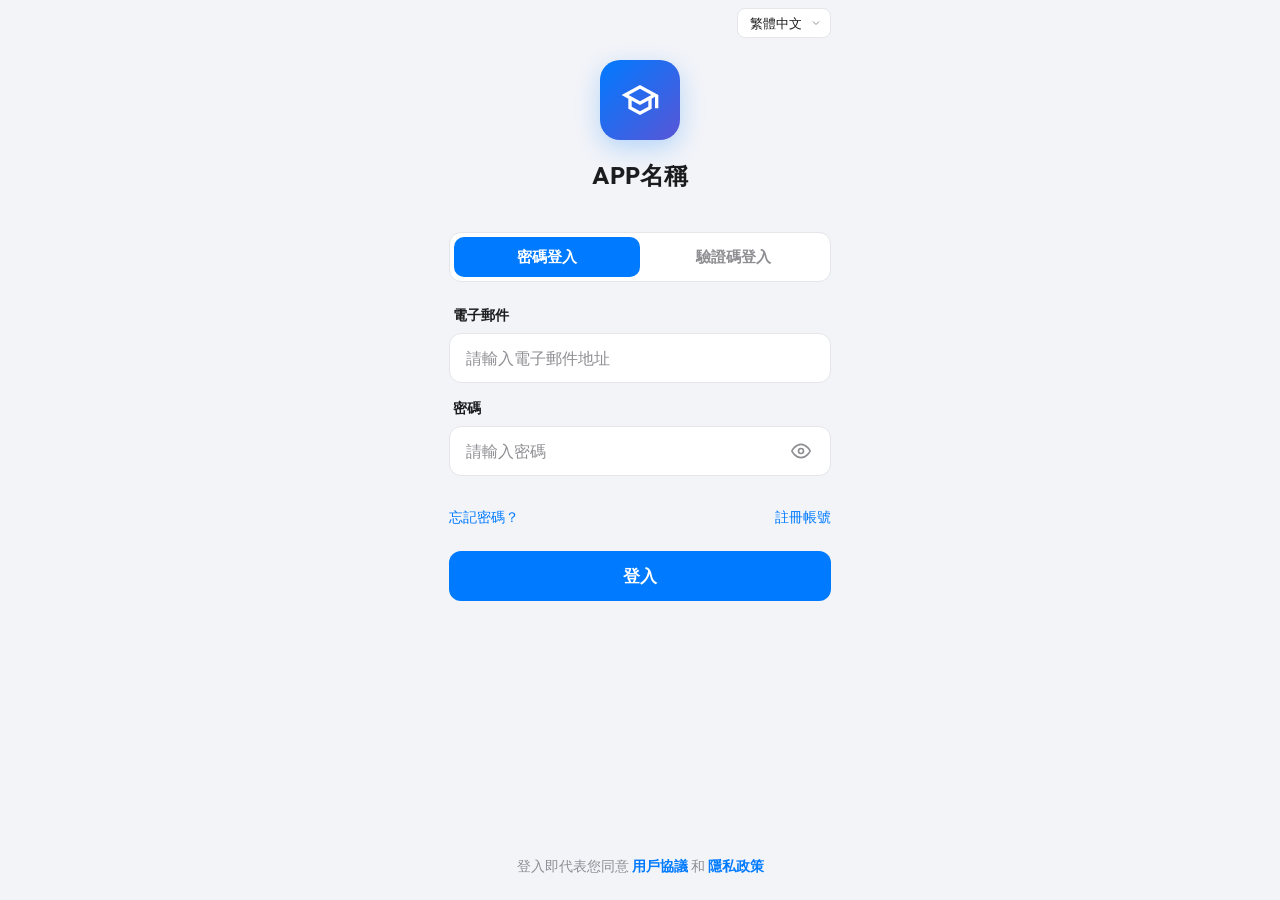
==== ios-parent-login.html @ a45cafc1 "feat: 新增入口页面及学生端/家长端登录页；移除注册身份选择步骤" ====
<!-- Generated by Trae Work -->
<!DOCTYPE html>
<html lang="zh-TW">
<head>
<meta charset="UTF-8">
<meta name="viewport" content="width=device-width, initial-scale=1.0, maximum-scale=1.0, user-scalable=no">
<title>APP名稱 - 登入</title>
<style>
  @font-face {
    font-family: 'Outfit';
    src: url('./_shared/fonts/Outfit-Regular.ttf') format('truetype');
    font-weight: 400;
    font-display: swap;
  }
  @font-face {
    font-family: 'Outfit';
    src: url('./_shared/fonts/Outfit-Bold.ttf') format('truetype');
    font-weight: 700;
    font-display: swap;
  }

  :root {
    --bg: #F2F4F8;
    --surface: #FFFFFF;
    --ink: #1C1C1E;
    --muted: #8E8E93;
    --rule: #E5E5EA;
    --accent: #007AFF;
    --accent2: #34C759;
    --danger: #FF3B30;
    --warning: #FF9500;
  }

  * {
    margin: 0;
    padding: 0;
    box-sizing: border-box;
    -webkit-tap-highlight-color: transparent;
    font-family: 'Outfit', -apple-system, BlinkMacSystemFont, 'Segoe UI', Roboto, sans-serif;
  }

  html, body {
    height: 100%;
    background: var(--bg);
    color: var(--ink);
    overflow: hidden;
  }

  .app-container {
    width: 100%;
    max-width: 430px;
    height: 100vh;
    margin: 0 auto;
    background: var(--bg);
    position: relative;
    overflow: hidden;
  }

  .page {
    position: absolute;
    top: 0;
    left: 0;
    width: 100%;
    height: 100%;
    overflow-y: auto;
    overflow-x: hidden;
    -webkit-overflow-scrolling: touch;
    background: var(--bg);
    display: none;
    flex-direction: column;
    padding: 0 24px;
  }

  .page.active {
    display: flex;
  }

  /* iOS style page transition */
  .page.slide-in-right {
    animation: slideInRight 0.35s cubic-bezier(0.32, 0.72, 0, 1) forwards;
  }
  .page.slide-out-right {
    animation: slideOutRight 0.35s cubic-bezier(0.32, 0.72, 0, 1) forwards;
  }
  .page.slide-in-left {
    animation: slideInLeft 0.35s cubic-bezier(0.32, 0.72, 0, 1) forwards;
  }
  .page.slide-out-left {
    animation: slideOutLeft 0.35s cubic-bezier(0.32, 0.72, 0, 1) forwards;
  }

  @keyframes slideInRight {
    from { transform: translateX(100%); }
    to { transform: translateX(0); }
  }
  @keyframes slideOutRight {
    from { transform: translateX(0); }
    to { transform: translateX(100%); }
  }
  @keyframes slideInLeft {
    from { transform: translateX(-40%); opacity: 0.8; }
    to { transform: translateX(0); opacity: 1; }
  }
  @keyframes slideOutLeft {
    from { transform: translateX(0); opacity: 1; }
    to { transform: translateX(-40%); opacity: 0.8; }
  }

  /* Navigation Bar */
  .nav-bar {
    display: flex;
    align-items: center;
    justify-content: center;
    height: 44px;
    position: relative;
    flex-shrink: 0;
    margin-top: env(safe-area-inset-top, 0);
  }

  .nav-bar .back-btn {
    position: absolute;
    left: 0;
    top: 50%;
    transform: translateY(-50%);
    background: none;
    border: none;
    color: var(--accent);
    font-size: 17px;
    cursor: pointer;
    display: flex;
    align-items: center;
    gap: 2px;
    padding: 4px 0;
  }

  .nav-bar .nav-title {
    font-size: 17px;
    font-weight: 600;
    color: var(--ink);
  }

  /* Language Selector */
  .lang-selector {
    position: absolute;
    top: calc(env(safe-area-inset-top, 0) + 8px);
    right: 24px;
    z-index: 10;
  }

  .lang-selector select {
    appearance: none;
    -webkit-appearance: none;
    background: var(--surface);
    border: 1px solid var(--rule);
    border-radius: 8px;
    padding: 6px 28px 6px 12px;
    font-size: 13px;
    color: var(--ink);
    cursor: pointer;
    outline: none;
    background-image: url("data:image/svg+xml,%3Csvg xmlns='http://www.w3.org/2000/svg' width='12' height='12' viewBox='0 0 24 24' fill='none' stroke='%238E8E93' stroke-width='2'%3E%3Cpath d='M6 9l6 6 6-6'/%3E%3C/svg%3E");
    background-repeat: no-repeat;
    background-position: right 8px center;
  }

  /* Logo Section */
  .logo-section {
    display: flex;
    flex-direction: column;
    align-items: center;
    margin-top: 60px;
    margin-bottom: 40px;
  }

  .logo-icon {
    width: 80px;
    height: 80px;
    background: linear-gradient(135deg, var(--accent) 0%, #5856D6 100%);
    border-radius: 20px;
    display: flex;
    align-items: center;
    justify-content: center;
    margin-bottom: 20px;
    box-shadow: 0 8px 24px rgba(0, 122, 255, 0.25);
  }

  .logo-icon svg {
    width: 40px;
    height: 40px;
    fill: white;
  }

  .app-name {
    font-size: 24px;
    font-weight: 700;
    color: var(--ink);
  }

  /* Login Tabs */
  .login-tabs {
    display: flex;
    background: var(--surface);
    border-radius: 12px;
    padding: 4px;
    margin-bottom: 24px;
    border: 1px solid var(--rule);
  }

  .login-tab {
    flex: 1;
    height: 40px;
    border-radius: 10px;
    border: none;
    background: none;
    font-size: 15px;
    font-weight: 600;
    color: var(--muted);
    cursor: pointer;
    transition: all 0.2s;
  }

  .login-tab.active {
    background: var(--accent);
    color: white;
  }

  /* Form Styles */
  .form-container {
    flex: 1;
    display: flex;
    flex-direction: column;
  }

  .input-group {
    margin-bottom: 16px;
  }

  .input-label {
    display: block;
    font-size: 14px;
    font-weight: 600;
    color: var(--ink);
    margin-bottom: 8px;
    padding-left: 4px;
  }

  .input-field {
    width: 100%;
    height: 50px;
    background: var(--surface);
    border: 1px solid var(--rule);
    border-radius: 12px;
    padding: 0 16px;
    font-size: 16px;
    color: var(--ink);
    outline: none;
    transition: border-color 0.2s, box-shadow 0.2s;
  }

  .input-field:focus {
    border-color: var(--accent);
    box-shadow: 0 0 0 3px rgba(0, 122, 255, 0.15);
  }

  .input-field::placeholder {
    color: var(--muted);
  }

  .input-wrapper {
    position: relative;
  }

  .input-wrapper .input-field {
    padding-right: 50px;
  }

  .input-icon {
    position: absolute;
    right: 16px;
    top: 50%;
    transform: translateY(-50%);
    color: var(--muted);
    cursor: pointer;
  }

  .toggle-password {
    background: none;
    border: none;
    padding: 4px;
    cursor: pointer;
    color: var(--muted);
    display: flex;
    align-items: center;
    justify-content: center;
  }

  /* Button Styles */
  .btn {
    width: 100%;
    height: 50px;
    border-radius: 12px;
    border: none;
    font-size: 17px;
    font-weight: 600;
    cursor: pointer;
    transition: all 0.2s;
    display: flex;
    align-items: center;
    justify-content: center;
    gap: 8px;
  }

  .btn-primary {
    background: var(--accent);
    color: white;
  }

  .btn-primary:active {
    background: #0051D5;
    transform: scale(0.98);
  }

  .btn-primary:disabled {
    background: var(--rule);
    color: var(--muted);
    cursor: not-allowed;
  }

  .btn-secondary {
    background: var(--surface);
    color: var(--accent);
    border: 1px solid var(--rule);
  }

  .btn-secondary:active {
    background: var(--bg);
  }

  .btn-text {
    background: none;
    color: var(--accent);
    font-size: 15px;
    height: auto;
    padding: 8px 0;
  }

  .btn-danger {
    background: var(--danger);
    color: white;
  }

  .btn-danger:active {
    background: #D70015;
  }

  /* Link Styles */
  .link-row {
    display: flex;
    justify-content: space-between;
    align-items: center;
    margin-top: 16px;
    margin-bottom: 24px;
  }

  .link-row-single {
    display: flex;
    justify-content: flex-end;
    align-items: center;
    margin-top: 16px;
    margin-bottom: 24px;
  }

  .link-text {
    color: var(--accent);
    font-size: 14px;
    text-decoration: none;
    cursor: pointer;
    background: none;
    border: none;
    padding: 0;
  }

  .link-text:active {
    opacity: 0.6;
  }

  /* Bottom Section */
  .bottom-section {
    margin-top: auto;
    padding-bottom: calc(24px + env(safe-area-inset-bottom, 0));
    text-align: center;
  }

  .bottom-text {
    font-size: 14px;
    color: var(--muted);
  }

  .bottom-text .link-text {
    font-weight: 600;
  }

  /* Agreement Checkbox */
  .agreement-row {
    display: flex;
    align-items: flex-start;
    gap: 8px;
    margin-bottom: 20px;
    margin-top: 8px;
  }

  .agreement-row input[type="checkbox"] {
    width: 18px;
    height: 18px;
    margin-top: 2px;
    accent-color: var(--accent);
    cursor: pointer;
  }

  .agreement-text {
    font-size: 13px;
    color: var(--muted);
    line-height: 1.5;
  }

  .agreement-text a {
    color: var(--accent);
    text-decoration: none;
  }

  /* Verification Code Input */
  .code-input-row {
    display: flex;
    gap: 12px;
    margin-bottom: 16px;
  }

  .code-input-row .input-field {
    flex: 1;
  }

  .btn-code {
    width: 120px;
    height: 50px;
    border-radius: 12px;
    background: var(--surface);
    color: var(--accent);
    border: 1px solid var(--accent);
    font-size: 14px;
    font-weight: 600;
    cursor: pointer;
    white-space: nowrap;
    transition: all 0.2s;
  }

  .btn-code:disabled {
    border-color: var(--rule);
    color: var(--muted);
    cursor: not-allowed;
  }

  .btn-code:active:not(:disabled) {
    background: rgba(0, 122, 255, 0.05);
  }

  /* Steps Indicator */
  .steps-indicator {
    display: flex;
    justify-content: center;
    gap: 8px;
    margin: 24px 0;
  }

  .step-dot {
    width: 8px;
    height: 8px;
    border-radius: 50%;
    background: var(--rule);
    transition: all 0.3s;
  }

  .step-dot.active {
    background: var(--accent);
    width: 24px;
    border-radius: 4px;
  }

  /* Success State */
  .success-icon {
    width: 80px;
    height: 80px;
    background: var(--accent2);
    border-radius: 50%;
    display: flex;
    align-items: center;
    justify-content: center;
    margin: 40px auto 24px;
  }

  .success-icon svg {
    width: 40px;
    height: 40px;
    fill: white;
  }

  .success-title {
    font-size: 22px;
    font-weight: 700;
    text-align: center;
    margin-bottom: 8px;
  }

  .success-desc {
    font-size: 15px;
    color: var(--muted);
    text-align: center;
    margin-bottom: 32px;
    line-height: 1.5;
  }

  /* Toast */
  .toast {
    position: fixed;
    top: 50%;
    left: 50%;
    transform: translate(-50%, -50%) scale(0.9);
    background: rgba(0, 0, 0, 0.8);
    color: white;
    padding: 12px 24px;
    border-radius: 8px;
    font-size: 14px;
    z-index: 1000;
    opacity: 0;
    pointer-events: none;
    transition: all 0.3s;
    white-space: nowrap;
  }

  .toast.show {
    opacity: 1;
    transform: translate(-50%, -50%) scale(1);
  }

  /* Role Selection */
  .role-grid {
    display: grid;
    grid-template-columns: 1fr 1fr;
    gap: 12px;
    margin-bottom: 24px;
  }

  .role-card {
    background: var(--surface);
    border: 2px solid var(--rule);
    border-radius: 16px;
    padding: 24px 16px;
    text-align: center;
    cursor: pointer;
    transition: all 0.2s;
  }

  .role-card.selected {
    border-color: var(--accent);
    background: rgba(0, 122, 255, 0.05);
  }

  .role-card:active {
    transform: scale(0.98);
  }

  .role-icon {
    width: 48px;
    height: 48px;
    background: var(--bg);
    border-radius: 14px;
    display: flex;
    align-items: center;
    justify-content: center;
    margin: 0 auto 12px;
  }

  .role-icon svg {
    width: 24px;
    height: 24px;
    fill: var(--accent);
  }

  .role-name {
    font-size: 15px;
    font-weight: 600;
    color: var(--ink);
    margin-bottom: 4px;
  }

  .role-desc {
    font-size: 12px;
    color: var(--muted);
  }

  /* Progress Bar */
  .progress-bar {
    width: 100%;
    height: 4px;
    background: var(--rule);
    border-radius: 2px;
    margin-bottom: 24px;
    overflow: hidden;
  }

  .progress-fill {
    height: 100%;
    background: var(--accent);
    border-radius: 2px;
    transition: width 0.3s ease;
  }

  /* School Search */
  .school-list {
    background: var(--surface);
    border-radius: 12px;
    border: 1px solid var(--rule);
    overflow: hidden;
    margin-bottom: 16px;
  }

  .school-item {
    padding: 14px 16px;
    border-bottom: 1px solid var(--rule);
    cursor: pointer;
    display: flex;
    align-items: center;
    justify-content: space-between;
    transition: background 0.2s;
  }

  .school-item:last-child {
    border-bottom: none;
  }

  .school-item:active,
  .school-item.selected {
    background: rgba(0, 122, 255, 0.05);
  }

  .school-item.selected .check-icon {
    display: block;
  }

  .school-name {
    font-size: 15px;
    color: var(--ink);
  }

  .check-icon {
    display: none;
    color: var(--accent);
  }

  /* Shake animation for error */
  @keyframes shake {
    0%, 100% { transform: translateX(0); }
    20% { transform: translateX(-8px); }
    40% { transform: translateX(8px); }
    60% { transform: translateX(-4px); }
    80% { transform: translateX(4px); }
  }

  .shake {
    animation: shake 0.4s ease-in-out;
  }

  /* Loading spinner */
  @keyframes spin {
    to { transform: rotate(360deg); }
  }

  .spinner {
    width: 20px;
    height: 20px;
    border: 2px solid rgba(255,255,255,0.3);
    border-top-color: white;
    border-radius: 50%;
    animation: spin 0.8s linear infinite;
  }

  .btn-primary .spinner {
    border-color: rgba(255,255,255,0.3);
    border-top-color: white;
  }

  /* Hide scrollbar but keep functionality */
  .page::-webkit-scrollbar {
    display: none;
  }
  .page {
    -ms-overflow-style: none;
    scrollbar-width: none;
  }

  /* Subtitle */
  .page-subtitle {
    font-size: 15px;
    color: var(--muted);
    text-align: center;
    margin-bottom: 24px;
    line-height: 1.5;
  }

  /* Section title */
  .section-title {
    font-size: 20px;
    font-weight: 700;
    text-align: center;
    margin-bottom: 8px;
    margin-top: 16px;
  }

  /* Helper text */
  .helper-text {
    font-size: 13px;
    color: var(--muted);
    margin-top: 8px;
    margin-bottom: 16px;
    line-height: 1.5;
  }

  /* Form section spacing */
  .form-section {
    margin-bottom: 20px;
  }

  .hidden {
    display: none !important;
  }
</style>
</head>
<body>

<div class="app-container">

  <!-- Language Selector -->
  <div class="lang-selector">
    <select id="lang-select" onchange="switchLanguage(this.value)">
      <option value="zh-TW">繁體中文</option>
      <option value="zh-CN">简体中文</option>
      <option value="en">English</option>
    </select>
  </div>

  <!-- ==================== 登录页面 ==================== -->
  <div class="page active" id="page-login">
    <div class="logo-section">
      <div class="logo-icon">
        <svg viewBox="0 0 24 24"><path d="M12 3L1 9l4 2.18v6L12 21l7-3.82v-6l2-1.09V17h2V9L12 3zm6.82 6L12 12.72 5.18 9 12 5.28 18.82 9zM17 15.99l-5 2.73-5-2.73v-3.72L12 15l5-2.73v3.72z"/></svg>
      </div>
      <div class="app-name" data-i18n="appName">APP名稱</div>
    </div>

    <div class="login-tabs">
      <button class="login-tab active" id="tab-password" onclick="switchLoginTab('password')" data-i18n="tabPassword">密碼登入</button>
      <button class="login-tab" id="tab-code" onclick="switchLoginTab('code')" data-i18n="tabCode">驗證碼登入</button>
    </div>

    <div class="form-container">
      <!-- 密码登录 -->
      <div id="login-password-form">
        <div class="input-group">
          <label class="input-label" data-i18n="labelEmail">電子郵件</label>
          <input type="email" class="input-field" id="login-email" data-i18n-placeholder="placeholderEmail">
        </div>

        <div class="input-group">
          <label class="input-label" data-i18n="labelPassword">密碼</label>
          <div class="input-wrapper">
            <input type="password" class="input-field" id="login-password" data-i18n-placeholder="placeholderPassword">
            <span class="input-icon">
              <button class="toggle-password" onclick="togglePassword('login-password', this)">
                <svg width="20" height="20" viewBox="0 0 24 24" fill="none" stroke="currentColor" stroke-width="2"><path d="M1 12s4-8 11-8 11 8 11 8-4 8-11 8-11-8-11-8z"/><circle cx="12" cy="12" r="3"/></svg>
              </button>
            </span>
          </div>
        </div>
      </div>

      <!-- 验证码登录 -->
      <div id="login-code-form" style="display: none;">
        <div class="input-group">
          <label class="input-label" data-i18n="labelEmail">電子郵件</label>
          <input type="email" class="input-field" id="login-code-email" data-i18n-placeholder="placeholderEmail">
        </div>

        <div class="input-group">
          <label class="input-label" data-i18n="labelCode">驗證碼</label>
          <div class="code-input-row">
            <input type="tel" class="input-field" id="login-code-input" maxlength="6" data-i18n-placeholder="placeholderCode">
            <button class="btn-code" id="login-send-code-btn" onclick="sendLoginCode()" data-i18n="btnGetCode">獲取驗證碼</button>
          </div>
        </div>
      </div>

      <div class="link-row" id="login-link-row">
        <button class="link-text" id="link-forgot" onclick="goToPage('page-forgot')" data-i18n="linkForgot">忘記密碼？</button>
        <button class="link-text" id="link-register" onclick="goToPage('page-register-info')" data-i18n="linkRegister">註冊帳號</button>
      </div>

      <button class="btn btn-primary" id="login-btn" onclick="handleLogin()" data-i18n="btnLogin">登入</button>
    </div>

    <div class="bottom-section">
      <p class="bottom-text"><span data-i18n="textAgreement">登入即代表您同意</span> <a href="#" class="link-text" data-i18n="linkTerms">用戶協議</a> <span data-i18n="textAnd">和</span> <a href="#" class="link-text" data-i18n="linkPrivacy">隱私政策</a></p>
    </div>
  </div>

  <!-- ==================== 注册 - 填写信息 ==================== -->
  <div class="page" id="page-register-info">
    <div class="nav-bar">
      <button class="back-btn" onclick="goBack()">
        <svg width="20" height="20" viewBox="0 0 24 24" fill="none" stroke="currentColor" stroke-width="2.5"><path d="M15 18l-6-6 6-6"/></svg>
        <span data-i18n="btnBack">返回</span>
      </button>
      <span class="nav-title" data-i18n="titleFillInfo">填寫信息</span>
    </div>

    <div class="progress-bar">
      <div class="progress-fill" style="width: 33%"></div>
    </div>

    <h2 class="section-title" data-i18n="titleCompleteInfo">完善個人信息</h2>
    <p class="page-subtitle" data-i18n="subtitleFillInfo">請填寫您的基本信息</p>

    <div class="form-container">
      <div class="input-group">
        <label class="input-label" data-i18n="labelRealName">真實姓名</label>
        <input type="text" class="input-field" id="reg-name" data-i18n-placeholder="placeholderRealName">
      </div>

      <div class="input-group">
        <label class="input-label" data-i18n="labelEmail">電子郵件</label>
        <input type="email" class="input-field" id="reg-email" data-i18n-placeholder="placeholderEmail">
      </div>

      <div class="input-group">
        <label class="input-label" data-i18n="labelCode">驗證碼</label>
        <div class="code-input-row">
          <input type="tel" class="input-field" id="reg-code" maxlength="6" data-i18n-placeholder="placeholderCode">
          <button class="btn-code" id="send-code-btn" onclick="sendCode()" data-i18n="btnGetCode">獲取驗證碼</button>
        </div>
      </div>

      <div class="input-group">
        <label class="input-label" data-i18n="labelSetPassword">設置密碼</label>
        <div class="input-wrapper">
          <input type="password" class="input-field" id="reg-password" data-i18n-placeholder="placeholderSetPassword">
          <span class="input-icon">
            <button class="toggle-password" onclick="togglePassword('reg-password', this)">
              <svg width="20" height="20" viewBox="0 0 24 24" fill="none" stroke="currentColor" stroke-width="2"><path d="M1 12s4-8 11-8 11 8 11 8-4 8-11 8-11-8-11-8z"/><circle cx="12" cy="12" r="3"/></svg>
            </button>
          </span>
        </div>
      </div>

      <div class="input-group">
        <label class="input-label" data-i18n="labelConfirmPassword">確認密碼</label>
        <div class="input-wrapper">
          <input type="password" class="input-field" id="reg-password-confirm" data-i18n-placeholder="placeholderConfirmPassword">
          <span class="input-icon">
            <button class="toggle-password" onclick="togglePassword('reg-password-confirm', this)">
              <svg width="20" height="20" viewBox="0 0 24 24" fill="none" stroke="currentColor" stroke-width="2"><path d="M1 12s4-8 11-8 11 8 11 8-4 8-11 8-11-8-11-8z"/><circle cx="12" cy="12" r="3"/></svg>
            </button>
          </span>
        </div>
      </div>

      <div class="agreement-row">
        <input type="checkbox" id="agreement" onchange="toggleRegisterBtn()">
        <label for="agreement" class="agreement-text"><span data-i18n="textAgree">我已閱讀並同意</span> <a href="#" data-i18n="linkTerms">用戶協議</a> <span data-i18n="textAnd">和</span> <a href="#" data-i18n="linkPrivacy">隱私政策</a></label>
      </div>

      <button class="btn btn-primary" id="register-btn" onclick="handleRegister()" disabled data-i18n="btnRegister">註冊</button>
    </div>
  </div>

  <!-- ==================== 注册 - 选择学校 ==================== -->
  <div class="page" id="page-register-school">
    <div class="nav-bar">
      <button class="back-btn" onclick="goBack()">
        <svg width="20" height="20" viewBox="0 0 24 24" fill="none" stroke="currentColor" stroke-width="2.5"><path d="M15 18l-6-6 6-6"/></svg>
        <span data-i18n="btnBack">返回</span>
      </button>
      <span class="nav-title" data-i18n="titleSelectSchool">選擇學校</span>
    </div>

    <div class="progress-bar">
      <div class="progress-fill" style="width: 66%"></div>
    </div>

    <h2 class="section-title" data-i18n="titleYourSchool">選擇您的學校</h2>
    <p class="page-subtitle" data-i18n="subtitleSelectSchool">選擇您所在的學校以完成註冊</p>

    <div class="input-group">
      <input type="text" class="input-field" id="school-search" oninput="filterSchools()" data-i18n-placeholder="placeholderSearchSchool">
    </div>

    <div class="school-list" id="school-list">
      <div class="school-item" onclick="selectSchool(this)">
        <span class="school-name">北京市第一實驗小學</span>
        <span class="check-icon"><svg width="18" height="18" viewBox="0 0 24 24" fill="none" stroke="currentColor" stroke-width="3"><path d="M20 6L9 17l-5-5"/></svg></span>
      </div>
      <div class="school-item" onclick="selectSchool(this)">
        <span class="school-name">北京市第二中學</span>
        <span class="check-icon"><svg width="18" height="18" viewBox="0 0 24 24" fill="none" stroke="currentColor" stroke-width="3"><path d="M20 6L9 17l-5-5"/></svg></span>
      </div>
      <div class="school-item" onclick="selectSchool(this)">
        <span class="school-name">北京市第四中學</span>
        <span class="check-icon"><svg width="18" height="18" viewBox="0 0 24 24" fill="none" stroke="currentColor" stroke-width="3"><path d="M20 6L9 17l-5-5"/></svg></span>
      </div>
      <div class="school-item" onclick="selectSchool(this)">
        <span class="school-name">北京師範大學附屬中學</span>
        <span class="check-icon"><svg width="18" height="18" viewBox="0 0 24 24" fill="none" stroke="currentColor" stroke-width="3"><path d="M20 6L9 17l-5-5"/></svg></span>
      </div>
      <div class="school-item" onclick="selectSchool(this)">
        <span class="school-name">北京市第八十中學</span>
        <span class="check-icon"><svg width="18" height="18" viewBox="0 0 24 24" fill="none" stroke="currentColor" stroke-width="3"><path d="M20 6L9 17l-5-5"/></svg></span>
      </div>
      <div class="school-item" onclick="selectSchool(this)">
        <span class="school-name">北京市十一學校</span>
        <span class="check-icon"><svg width="18" height="18" viewBox="0 0 24 24" fill="none" stroke="currentColor" stroke-width="3"><path d="M20 6L9 17l-5-5"/></svg></span>
      </div>
    </div>

    <button class="btn btn-primary" id="school-next-btn" onclick="goToPage('page-register-success')" disabled data-i18n="btnNext">下一步</button>
  </div>

  <!-- ==================== 注册成功 ==================== -->
  <div class="page" id="page-register-success">
    <div class="nav-bar">
      <span class="nav-title" data-i18n="titleRegisterSuccess">註冊成功</span>
    </div>

    <div class="success-icon">
      <svg viewBox="0 0 24 24"><path d="M9 16.17L4.83 12l-1.42 1.41L9 19 21 7l-1.41-1.41z"/></svg>
    </div>

    <h2 class="success-title" data-i18n="textRegisterSuccess">註冊成功！</h2>
    <p class="success-desc" data-i18n="descRegisterSuccess">歡迎加入APP名稱<br>您的帳號已創建成功</p>

    <button class="btn btn-primary" onclick="goToPage('page-login')" data-i18n="btnLoginNow">立即登入</button>
  </div>

  <!-- ==================== 忘记密码 - 验证邮箱 ==================== -->
  <div class="page" id="page-forgot">
    <div class="nav-bar">
      <button class="back-btn" onclick="goBack()">
        <svg width="20" height="20" viewBox="0 0 24 24" fill="none" stroke="currentColor" stroke-width="2.5"><path d="M15 18l-6-6 6-6"/></svg>
        <span data-i18n="btnBack">返回</span>
      </button>
      <span class="nav-title" data-i18n="titleForgotPassword">忘記密碼</span>
    </div>

    <div class="steps-indicator">
      <div class="step-dot active"></div>
      <div class="step-dot"></div>
      <div class="step-dot"></div>
    </div>

    <h2 class="section-title" data-i18n="titleVerifyEmail">驗證電子郵件</h2>
    <p class="page-subtitle" data-i18n="subtitleVerifyEmail">請輸入您註冊時使用的電子郵件地址</p>

    <div class="form-container">
      <div class="input-group">
        <label class="input-label" data-i18n="labelEmail">電子郵件</label>
        <input type="email" class="input-field" id="forgot-email" data-i18n-placeholder="placeholderEmail">
      </div>

      <div class="input-group">
        <label class="input-label" data-i18n="labelCode">驗證碼</label>
        <div class="code-input-row">
          <input type="tel" class="input-field" id="forgot-code" maxlength="6" data-i18n-placeholder="placeholderCode">
          <button class="btn-code" id="forgot-send-btn" onclick="sendForgotCode()" data-i18n="btnGetCode">獲取驗證碼</button>
        </div>
      </div>

      <button class="btn btn-primary" onclick="goToPage('page-reset-password')" data-i18n="btnNext">下一步</button>
    </div>
  </div>

  <!-- ==================== 忘记密码 - 重置密码 ==================== -->
  <div class="page" id="page-reset-password">
    <div class="nav-bar">
      <button class="back-btn" onclick="goBack()">
        <svg width="20" height="20" viewBox="0 0 24 24" fill="none" stroke="currentColor" stroke-width="2.5"><path d="M15 18l-6-6 6-6"/></svg>
        <span data-i18n="btnBack">返回</span>
      </button>
      <span class="nav-title" data-i18n="titleResetPassword">重置密碼</span>
    </div>

    <div class="steps-indicator">
      <div class="step-dot"></div>
      <div class="step-dot active"></div>
      <div class="step-dot"></div>
    </div>

    <h2 class="section-title" data-i18n="titleSetNewPassword">設置新密碼</h2>
    <p class="page-subtitle" data-i18n="subtitleSetPassword">請設置您的新密碼</p>

    <div class="form-container">
      <div class="input-group">
        <label class="input-label" data-i18n="labelNewPassword">新密碼</label>
        <div class="input-wrapper">
          <input type="password" class="input-field" id="new-password" data-i18n-placeholder="placeholderNewPassword">
          <span class="input-icon">
            <button class="toggle-password" onclick="togglePassword('new-password', this)">
              <svg width="20" height="20" viewBox="0 0 24 24" fill="none" stroke="currentColor" stroke-width="2"><path d="M1 12s4-8 11-8 11 8 11 8-4 8-11 8-11-8-11-8z"/><circle cx="12" cy="12" r="3"/></svg>
            </button>
          </span>
        </div>
      </div>

      <div class="input-group">
        <label class="input-label" data-i18n="labelConfirmNewPassword">確認新密碼</label>
        <div class="input-wrapper">
          <input type="password" class="input-field" id="new-password-confirm" data-i18n-placeholder="placeholderConfirmNewPassword">
          <span class="input-icon">
            <button class="toggle-password" onclick="togglePassword('new-password-confirm', this)">
              <svg width="20" height="20" viewBox="0 0 24 24" fill="none" stroke="currentColor" stroke-width="2"><path d="M1 12s4-8 11-8 11 8 11 8-4 8-11 8-11-8-11-8z"/><circle cx="12" cy="12" r="3"/></svg>
            </button>
          </span>
        </div>
      </div>

      <p class="helper-text" data-i18n="helperPassword">密碼需包含字母和數字，長度6-20位</p>

      <button class="btn btn-primary" onclick="handleResetPassword()" data-i18n="btnConfirmReset">確認重置</button>
    </div>
  </div>

  <!-- ==================== 忘记密码 - 重置成功 ==================== -->
  <div class="page" id="page-reset-success">
    <div class="nav-bar">
      <span class="nav-title" data-i18n="titleResetSuccess">重置成功</span>
    </div>

    <div class="success-icon">
      <svg viewBox="0 0 24 24"><path d="M9 16.17L4.83 12l-1.42 1.41L9 19 21 7l-1.41-1.41z"/></svg>
    </div>

    <h2 class="success-title" data-i18n="textResetSuccess">密碼重置成功！</h2>
    <p class="success-desc" data-i18n="descResetSuccess">您的密碼已成功重置<br>請使用新密碼登入</p>

    <button class="btn btn-primary" onclick="goToPage('page-login')" data-i18n="btnBackToLogin">返回登入</button>
  </div>

</div>

<!-- Toast -->
<div class="toast" id="toast"></div>

<script>
// ==================== 多语言支持 ====================
const i18n = {
  'zh-TW': {
    appName: 'APP名稱',
    tabPassword: '密碼登入',
    tabCode: '驗證碼登入',
    labelEmail: '電子郵件',
    labelPassword: '密碼',
    labelCode: '驗證碼',
    labelRealName: '真實姓名',
    labelSetPassword: '設置密碼',
    labelConfirmPassword: '確認密碼',
    labelNewPassword: '新密碼',
    labelConfirmNewPassword: '確認新密碼',
    placeholderEmail: '請輸入電子郵件地址',
    placeholderPassword: '請輸入密碼',
    placeholderCode: '請輸入驗證碼',
    placeholderRealName: '請輸入真實姓名',
    placeholderSetPassword: '請設置6-20位密碼',
    placeholderConfirmPassword: '請再次輸入密碼',
    placeholderNewPassword: '請設置6-20位新密碼',
    placeholderConfirmNewPassword: '請再次輸入新密碼',
    placeholderSearchSchool: '搜索學校名稱',
    btnGetCode: '獲取驗證碼',
    btnLogin: '登入',
    btnRegister: '註冊',
    btnNext: '下一步',
    btnBack: '返回',
    btnLoginNow: '立即登入',
    btnConfirmReset: '確認重置',
    btnBackToLogin: '返回登入',
    linkForgot: '忘記密碼？',
    linkRegister: '註冊帳號',
    linkTerms: '用戶協議',
    linkPrivacy: '隱私政策',
    textAgreement: '登入即代表您同意',
    textAnd: '和',
    textAgree: '我已閱讀並同意',
    titleSelectRole: '選擇身份',
    titleWhoAreYou: '您是什麼身份？',
    subtitleSelectRole: '選擇您的身份以完成註冊',
    titleFillInfo: '填寫信息',
    titleCompleteInfo: '完善個人信息',
    subtitleFillInfo: '請填寫您的基本信息',
    titleSelectSchool: '選擇學校',
    titleYourSchool: '選擇您的學校',
    subtitleSelectSchool: '選擇您所在的學校以完成註冊',
    titleRegisterSuccess: '註冊成功',
    textRegisterSuccess: '註冊成功！',
    descRegisterSuccess: '歡迎加入APP名稱<br>您的帳號已創建成功',
    titleForgotPassword: '忘記密碼',
    titleVerifyEmail: '驗證電子郵件',
    subtitleVerifyEmail: '請輸入您註冊時使用的電子郵件地址',
    titleResetPassword: '重置密碼',
    titleSetNewPassword: '設置新密碼',
    subtitleSetPassword: '請設置您的新密碼',
    titleResetSuccess: '重置成功',
    textResetSuccess: '密碼重置成功！',
    descResetSuccess: '您的密碼已成功重置<br>請使用新密碼登入',
    helperPassword: '密碼需包含字母和數字，長度6-20位',
    roleTeacher: '教師',
    roleTeacherDesc: '授課教學',
    roleStudent: '學生',
    roleStudentDesc: '在線學習',
    roleParent: '家長',
    roleParentDesc: '關注成長',
    roleAdmin: '教務',
    roleAdminDesc: '管理教務',
    toastEnterEmail: '請輸入電子郵件地址',
    toastEmailInvalid: '電子郵件格式不正確',
    toastEnterPassword: '請輸入密碼',
    toastEnterCode: '請輸入驗證碼',
    toastEnterName: '請輸入真實姓名',
    toastSetPassword: '請設置密碼',
    toastPasswordShort: '密碼長度不能少於6位',
    toastPasswordMismatch: '兩次密碼輸入不一致',
    toastCodeSent: '驗證碼已發送至電子郵件',
    toastLoginSuccess: '登入成功',
    toastEnterEmailFirst: '請先輸入電子郵件地址'
  },
  'zh-CN': {
    appName: 'APP名称',
    tabPassword: '密码登录',
    tabCode: '验证码登录',
    labelEmail: '邮箱',
    labelPassword: '密码',
    labelCode: '验证码',
    labelRealName: '真实姓名',
    labelSetPassword: '设置密码',
    labelConfirmPassword: '确认密码',
    labelNewPassword: '新密码',
    labelConfirmNewPassword: '确认新密码',
    placeholderEmail: '请输入邮箱地址',
    placeholderPassword: '请输入密码',
    placeholderCode: '请输入验证码',
    placeholderRealName: '请输入真实姓名',
    placeholderSetPassword: '请设置6-20位密码',
    placeholderConfirmPassword: '请再次输入密码',
    placeholderNewPassword: '请设置6-20位新密码',
    placeholderConfirmNewPassword: '请再次输入新密码',
    placeholderSearchSchool: '搜索学校名称',
    btnGetCode: '获取验证码',
    btnLogin: '登录',
    btnRegister: '注册',
    btnNext: '下一步',
    btnBack: '返回',
    btnLoginNow: '立即登录',
    btnConfirmReset: '确认重置',
    btnBackToLogin: '返回登录',
    linkForgot: '忘记密码？',
    linkRegister: '注册账号',
    linkTerms: '用户协议',
    linkPrivacy: '隐私政策',
    textAgreement: '登录即代表您同意',
    textAnd: '和',
    textAgree: '我已阅读并同意',
    titleSelectRole: '选择身份',
    titleWhoAreYou: '您是什么身份？',
    subtitleSelectRole: '选择您的身份以完成注册',
    titleFillInfo: '填写信息',
    titleCompleteInfo: '完善个人信息',
    subtitleFillInfo: '请填写您的基本信息',
    titleSelectSchool: '选择学校',
    titleYourSchool: '选择您的学校',
    subtitleSelectSchool: '选择您所在的学校以完成注册',
    titleRegisterSuccess: '注册成功',
    textRegisterSuccess: '注册成功！',
    descRegisterSuccess: '欢迎加入APP名称<br>您的账号已创建成功',
    titleForgotPassword: '忘记密码',
    titleVerifyEmail: '验证邮箱',
    subtitleVerifyEmail: '请输入您注册时使用的邮箱地址',
    titleResetPassword: '重置密码',
    titleSetNewPassword: '设置新密码',
    subtitleSetPassword: '请设置您的新密码',
    titleResetSuccess: '重置成功',
    textResetSuccess: '密码重置成功！',
    descResetSuccess: '您的密码已成功重置<br>请使用新密码登录',
    helperPassword: '密码需包含字母和数字，长度6-20位',
    roleTeacher: '教师',
    roleTeacherDesc: '授课教学',
    roleStudent: '学生',
    roleStudentDesc: '在线学习',
    roleParent: '家长',
    roleParentDesc: '关注成长',
    roleAdmin: '教务',
    roleAdminDesc: '管理教务',
    toastEnterEmail: '请输入邮箱地址',
    toastEmailInvalid: '邮箱格式不正确',
    toastEnterPassword: '请输入密码',
    toastEnterCode: '请输入验证码',
    toastEnterName: '请输入真实姓名',
    toastSetPassword: '请设置密码',
    toastPasswordShort: '密码长度不能少于6位',
    toastPasswordMismatch: '两次密码输入不一致',
    toastCodeSent: '验证码已发送至邮箱',
    toastLoginSuccess: '登录成功',
    toastEnterEmailFirst: '请先输入邮箱地址'
  },
  'en': {
    appName: 'APP Name',
    tabPassword: 'Password',
    tabCode: 'Code Login',
    labelEmail: 'Email',
    labelPassword: 'Password',
    labelCode: 'Verification Code',
    labelRealName: 'Full Name',
    labelSetPassword: 'Set Password',
    labelConfirmPassword: 'Confirm Password',
    labelNewPassword: 'New Password',
    labelConfirmNewPassword: 'Confirm New Password',
    placeholderEmail: 'Enter your email',
    placeholderPassword: 'Enter your password',
    placeholderCode: 'Enter verification code',
    placeholderRealName: 'Enter your full name',
    placeholderSetPassword: 'Set 6-20 character password',
    placeholderConfirmPassword: 'Enter password again',
    placeholderNewPassword: 'Set 6-20 character new password',
    placeholderConfirmNewPassword: 'Enter new password again',
    placeholderSearchSchool: 'Search school name',
    btnGetCode: 'Get Code',
    btnLogin: 'Login',
    btnRegister: 'Register',
    btnNext: 'Next',
    btnBack: 'Back',
    btnLoginNow: 'Login Now',
    btnConfirmReset: 'Confirm Reset',
    btnBackToLogin: 'Back to Login',
    linkForgot: 'Forgot Password?',
    linkRegister: 'Register',
    linkTerms: 'Terms of Service',
    linkPrivacy: 'Privacy Policy',
    textAgreement: 'By logging in, you agree to',
    textAnd: 'and',
    textAgree: 'I have read and agree to',
    titleSelectRole: 'Select Role',
    titleWhoAreYou: 'What is your role?',
    subtitleSelectRole: 'Select your role to complete registration',
    titleFillInfo: 'Fill Information',
    titleCompleteInfo: 'Complete Personal Info',
    subtitleFillInfo: 'Please fill in your basic information',
    titleSelectSchool: 'Select School',
    titleYourSchool: 'Select Your School',
    subtitleSelectSchool: 'Select your school to complete registration',
    titleRegisterSuccess: 'Registration Successful',
    textRegisterSuccess: 'Registration Successful!',
    descRegisterSuccess: 'Welcome to APP Name<br>Your account has been created',
    titleForgotPassword: 'Forgot Password',
    titleVerifyEmail: 'Verify Email',
    subtitleVerifyEmail: 'Please enter the email you used to register',
    titleResetPassword: 'Reset Password',
    titleSetNewPassword: 'Set New Password',
    subtitleSetPassword: 'Please set your new password',
    titleResetSuccess: 'Reset Successful',
    textResetSuccess: 'Password Reset Successful!',
    descResetSuccess: 'Your password has been reset<br>Please login with your new password',
    helperPassword: 'Password must contain letters and numbers, 6-20 characters',
    roleTeacher: 'Teacher',
    roleTeacherDesc: 'Teaching',
    roleStudent: 'Student',
    roleStudentDesc: 'Online Learning',
    roleParent: 'Parent',
    roleParentDesc: 'Track Growth',
    roleAdmin: 'Admin',
    roleAdminDesc: 'Manage Affairs',
    toastEnterEmail: 'Please enter your email',
    toastEmailInvalid: 'Invalid email format',
    toastEnterPassword: 'Please enter your password',
    toastEnterCode: 'Please enter verification code',
    toastEnterName: 'Please enter your full name',
    toastSetPassword: 'Please set a password',
    toastPasswordShort: 'Password must be at least 6 characters',
    toastPasswordMismatch: 'Passwords do not match',
    toastCodeSent: 'Verification code sent to email',
    toastLoginSuccess: 'Login successful',
    toastEnterEmailFirst: 'Please enter your email first'
  }
};

let currentLang = 'zh-TW';

function switchLanguage(lang) {
  currentLang = lang;
  const t = i18n[lang];

  // Update all text elements with data-i18n
  document.querySelectorAll('[data-i18n]').forEach(el => {
    const key = el.getAttribute('data-i18n');
    if (t[key]) {
      el.textContent = t[key];
    }
  });

  // Update placeholders
  document.querySelectorAll('[data-i18n-placeholder]').forEach(el => {
    const key = el.getAttribute('data-i18n-placeholder');
    if (t[key]) {
      el.placeholder = t[key];
    }
  });

  // Update HTML lang attribute
  document.documentElement.lang = lang;
}

// ==================== Page Navigation ====================
let pageHistory = [];
let currentPage = 'page-login';

function goToPage(pageId) {
  if (pageId === currentPage) return;

  const currentEl = document.getElementById(currentPage);
  const nextEl = document.getElementById(pageId);

  pageHistory.push(currentPage);

  currentEl.classList.add('slide-out-left');
  nextEl.classList.add('active', 'slide-in-right');

  setTimeout(() => {
    currentEl.classList.remove('active', 'slide-out-left');
    nextEl.classList.remove('slide-in-right');
  }, 350);

  currentPage = pageId;
}

function goBack() {
  if (pageHistory.length === 0) return;

  const prevPage = pageHistory.pop();
  const currentEl = document.getElementById(currentPage);
  const prevEl = document.getElementById(prevPage);

  currentEl.classList.add('slide-out-right');
  prevEl.classList.add('active', 'slide-in-left');

  setTimeout(() => {
    currentEl.classList.remove('active', 'slide-out-right');
    prevEl.classList.remove('slide-in-left');
  }, 350);

  currentPage = prevPage;
}

// ==================== Toast ====================
function showToast(messageKey) {
  const t = i18n[currentLang];
  const message = t[messageKey] || messageKey;
  const toast = document.getElementById('toast');
  toast.textContent = message;
  toast.classList.add('show');
  setTimeout(() => toast.classList.remove('show'), 2000);
}

// ==================== Toggle Password Visibility ====================
function togglePassword(inputId, btn) {
  const input = document.getElementById(inputId);
  const isPassword = input.type === 'password';
  input.type = isPassword ? 'text' : 'password';

  btn.innerHTML = isPassword
    ? '<svg width="20" height="20" viewBox="0 0 24 24" fill="none" stroke="currentColor" stroke-width="2"><path d="M17.94 17.94A10.07 10.07 0 0 1 12 20c-7 0-11-8-11-8a18.45 18.45 0 0 1 5.06-5.94M9.9 4.24A9.12 9.12 0 0 1 12 4c7 0 11 8 11 8a18.5 18.5 0 0 1-2.16 3.19m-6.72-1.07a3 3 0 1 1-4.24-4.24"/><line x1="1" y1="1" x2="23" y2="23"/></svg>'
    : '<svg width="20" height="20" viewBox="0 0 24 24" fill="none" stroke="currentColor" stroke-width="2"><path d="M1 12s4-8 11-8 11 8 11 8-4 8-11 8-11-8-11-8z"/><circle cx="12" cy="12" r="3"/></svg>';
}

// ==================== Login Tab Switch ====================
let currentLoginTab = 'password';

function switchLoginTab(tab) {
  currentLoginTab = tab;
  document.querySelectorAll('.login-tab').forEach(t => t.classList.remove('active'));
  document.getElementById('tab-' + tab).classList.add('active');

  if (tab === 'password') {
    document.getElementById('login-password-form').style.display = 'block';
    document.getElementById('login-code-form').style.display = 'none';
    // Show forgot password link in password tab
    document.getElementById('link-forgot').style.display = 'block';
    document.getElementById('login-link-row').classList.remove('link-row-single');
    document.getElementById('login-link-row').classList.add('link-row');
  } else {
    document.getElementById('login-password-form').style.display = 'none';
    document.getElementById('login-code-form').style.display = 'block';
    // Hide forgot password link in code tab
    document.getElementById('link-forgot').style.display = 'none';
    document.getElementById('login-link-row').classList.remove('link-row');
    document.getElementById('login-link-row').classList.add('link-row-single');
  }
}

// ==================== Email Validation ====================
function isValidEmail(email) {
  return /^[^\s@]+@[^\s@]+\.[^\s@]+$/.test(email);
}

// ==================== Login ====================
function handleLogin() {
  if (currentLoginTab === 'password') {
    const email = document.getElementById('login-email').value;
    const password = document.getElementById('login-password').value;

    if (!email) {
      showToast('toastEnterEmail');
      shakeInput('login-email');
      return;
    }
    if (!isValidEmail(email)) {
      showToast('toastEmailInvalid');
      shakeInput('login-email');
      return;
    }
    if (!password) {
      showToast('toastEnterPassword');
      shakeInput('login-password');
      return;
    }
  } else {
    const email = document.getElementById('login-code-email').value;
    const code = document.getElementById('login-code-input').value;

    if (!email) {
      showToast('toastEnterEmail');
      shakeInput('login-code-email');
      return;
    }
    if (!isValidEmail(email)) {
      showToast('toastEmailInvalid');
      shakeInput('login-code-email');
      return;
    }
    if (!code) {
      showToast('toastEnterCode');
      shakeInput('login-code-input');
      return;
    }
  }

  const btn = document.getElementById('login-btn');
  btn.innerHTML = '<div class="spinner"></div>';
  btn.disabled = true;

  setTimeout(() => {
    btn.innerHTML = i18n[currentLang].btnLogin;
    btn.disabled = false;
    showToast('toastLoginSuccess');
  }, 1500);
}

// ==================== Send Login Code ====================
function sendLoginCode() {
  const email = document.getElementById('login-code-email').value;
  if (!email) {
    showToast('toastEnterEmailFirst');
    return;
  }
  if (!isValidEmail(email)) {
    showToast('toastEmailInvalid');
    return;
  }

  const btn = document.getElementById('login-send-code-btn');
  let seconds = 60;
  btn.disabled = true;

  codeTimer = setInterval(() => {
    seconds--;
    if (seconds <= 0) {
      clearInterval(codeTimer);
      btn.disabled = false;
      btn.textContent = i18n[currentLang].btnGetCode;
    } else {
      btn.textContent = seconds + 's';
    }
  }, 1000);

  showToast('toastCodeSent');
}

// ==================== Role Selection ====================
let selectedRole = null;

function selectRole(card, role) {
  document.querySelectorAll('.role-card').forEach(c => c.classList.remove('selected'));
  card.classList.add('selected');
  selectedRole = role;
  document.getElementById('role-next-btn').disabled = false;
}

// ==================== Send Code ====================
let codeTimer = null;

function sendCode() {
  const email = document.getElementById('reg-email').value;
  if (!email) {
    showToast('toastEnterEmailFirst');
    return;
  }
  if (!isValidEmail(email)) {
    showToast('toastEmailInvalid');
    return;
  }

  const btn = document.getElementById('send-code-btn');
  let seconds = 60;
  btn.disabled = true;

  codeTimer = setInterval(() => {
    seconds--;
    if (seconds <= 0) {
      clearInterval(codeTimer);
      btn.disabled = false;
      btn.textContent = i18n[currentLang].btnGetCode;
    } else {
      btn.textContent = seconds + 's';
    }
  }, 1000);

  showToast('toastCodeSent');
}

function sendForgotCode() {
  const email = document.getElementById('forgot-email').value;
  if (!email) {
    showToast('toastEnterEmailFirst');
    return;
  }
  if (!isValidEmail(email)) {
    showToast('toastEmailInvalid');
    return;
  }

  const btn = document.getElementById('forgot-send-btn');
  let seconds = 60;
  btn.disabled = true;

  codeTimer = setInterval(() => {
    seconds--;
    if (seconds <= 0) {
      clearInterval(codeTimer);
      btn.disabled = false;
      btn.textContent = i18n[currentLang].btnGetCode;
    } else {
      btn.textContent = seconds + 's';
    }
  }, 1000);

  showToast('toastCodeSent');
}

// ==================== Register ====================
function toggleRegisterBtn() {
  const agreed = document.getElementById('agreement').checked;
  document.getElementById('register-btn').disabled = !agreed;
}

function handleRegister() {
  const name = document.getElementById('reg-name').value;
  const email = document.getElementById('reg-email').value;
  const code = document.getElementById('reg-code').value;
  const password = document.getElementById('reg-password').value;
  const confirm = document.getElementById('reg-password-confirm').value;

  if (!name) { showToast('toastEnterName'); shakeInput('reg-name'); return; }
  if (!email) { showToast('toastEnterEmail'); shakeInput('reg-email'); return; }
  if (!isValidEmail(email)) { showToast('toastEmailInvalid'); shakeInput('reg-email'); return; }
  if (!code) { showToast('toastEnterCode'); shakeInput('reg-code'); return; }
  if (!password) { showToast('toastSetPassword'); shakeInput('reg-password'); return; }
  if (password.length < 6) { showToast('toastPasswordShort'); shakeInput('reg-password'); return; }
  if (password !== confirm) { showToast('toastPasswordMismatch'); shakeInput('reg-password-confirm'); return; }

  goToPage('page-register-school');
}

// ==================== School Selection ====================
let selectedSchool = null;

function selectSchool(item) {
  document.querySelectorAll('.school-item').forEach(i => i.classList.remove('selected'));
  item.classList.add('selected');
  selectedSchool = item.querySelector('.school-name').textContent;
  document.getElementById('school-next-btn').disabled = false;
}

function filterSchools() {
  const query = document.getElementById('school-search').value.toLowerCase();
  document.querySelectorAll('.school-item').forEach(item => {
    const name = item.querySelector('.school-name').textContent.toLowerCase();
    item.style.display = name.includes(query) ? 'flex' : 'none';
  });
}

// ==================== Reset Password ====================
function handleResetPassword() {
  const password = document.getElementById('new-password').value;
  const confirm = document.getElementById('new-password-confirm').value;

  if (!password) { showToast('toastSetPassword'); shakeInput('new-password'); return; }
  if (password.length < 6) { showToast('toastPasswordShort'); shakeInput('new-password'); return; }
  if (password !== confirm) { showToast('toastPasswordMismatch'); shakeInput('new-password-confirm'); return; }

  goToPage('page-reset-success');
}

// ==================== Shake Input ====================
function shakeInput(inputId) {
  const input = document.getElementById(inputId);
  input.classList.add('shake');
  setTimeout(() => input.classList.remove('shake'), 400);
}

// ==================== Input validation on blur ====================
document.getElementById('login-email')?.addEventListener('blur', function() {
  if (this.value && !isValidEmail(this.value)) {
    showToast('toastEmailInvalid');
  }
});

// Initialize with traditional Chinese
switchLanguage('zh-TW');
</script>

</body>
</html>
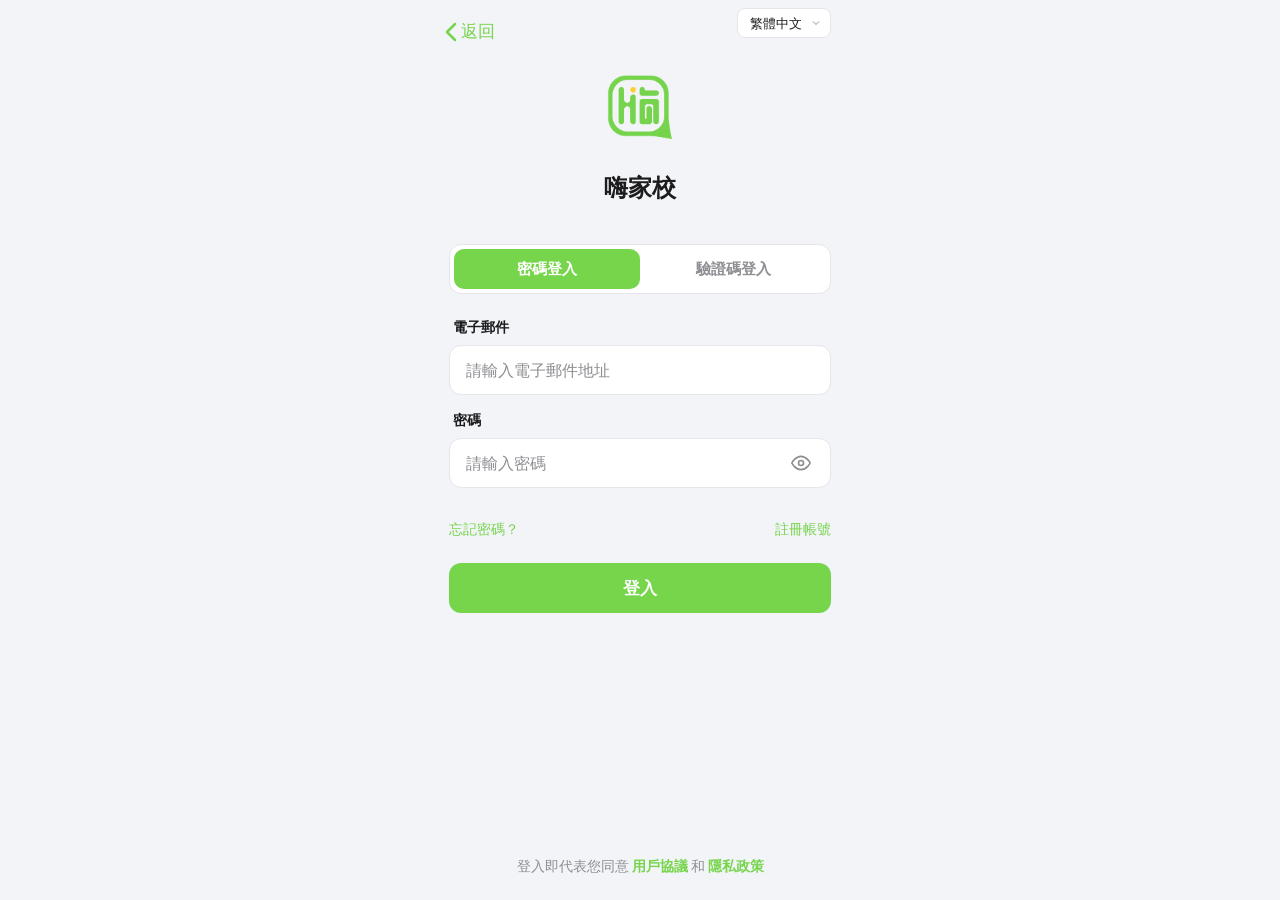
==== commit 61c1012d: "更新首页布局与设备仿真边框 - 新增 ipadv-student-login.html（星乐读 iPad 版） - 首页按钮改为单列，文案与顺序调整，新增星乐读 iPad 版入口 - 为 iPhone" ====
--- a/ios-parent-login.html
+++ b/ios-parent-login.html
@@ -4,7 +4,7 @@
 <head>
 <meta charset="UTF-8">
 <meta name="viewport" content="width=device-width, initial-scale=1.0, maximum-scale=1.0, user-scalable=no">
-<title>APP名稱 - 登入</title>
+<title>嗨家校 - 登入</title>
 <style>
   @font-face {
     font-family: 'Outfit';
@@ -25,7 +25,7 @@
     --ink: #1C1C1E;
     --muted: #8E8E93;
     --rule: #E5E5EA;
-    --accent: #007AFF;
+    --accent: #77D54C;
     --accent2: #34C759;
     --danger: #FF3B30;
     --warning: #FF9500;
@@ -173,21 +173,21 @@
   }
 
   .logo-icon {
-    width: 80px;
-    height: 80px;
-    background: linear-gradient(135deg, var(--accent) 0%, #5856D6 100%);
+    width: 96px;
+    height: 96px;
+    background: transparent;
     border-radius: 20px;
     display: flex;
     align-items: center;
     justify-content: center;
-    margin-bottom: 20px;
-    box-shadow: 0 8px 24px rgba(0, 122, 255, 0.25);
-  }
-
-  .logo-icon svg {
-    width: 40px;
-    height: 40px;
-    fill: white;
+    margin-bottom: 16px;
+    overflow: hidden;
+  }
+
+  .logo-icon img {
+    width: 100%;
+    height: 100%;
+    object-fit: contain;
   }
 
   .app-name {
@@ -259,7 +259,7 @@
 
   .input-field:focus {
     border-color: var(--accent);
-    box-shadow: 0 0 0 3px rgba(0, 122, 255, 0.15);
+    box-shadow: 0 0 0 3px rgba(119, 213, 76, 0.15);
   }
 
   .input-field::placeholder {
@@ -460,7 +460,7 @@
   }
 
   .btn-code:active:not(:disabled) {
-    background: rgba(0, 122, 255, 0.05);
+    background: rgba(119, 213, 76, 0.05);
   }
 
   /* Steps Indicator */
@@ -561,7 +561,7 @@
 
   .role-card.selected {
     border-color: var(--accent);
-    background: rgba(0, 122, 255, 0.05);
+    background: rgba(119, 213, 76, 0.05);
   }
 
   .role-card:active {
@@ -639,7 +639,7 @@
 
   .school-item:active,
   .school-item.selected {
-    background: rgba(0, 122, 255, 0.05);
+    background: rgba(119, 213, 76, 0.05);
   }
 
   .school-item.selected .check-icon {
@@ -732,11 +732,40 @@
   .hidden {
     display: none !important;
   }
+
+  /* Back to Index Button */
+  .back-to-index {
+    position: absolute;
+    top: calc(env(safe-area-inset-top, 0) + 12px);
+    left: 16px;
+    z-index: 20;
+    background: none;
+    border: none;
+    color: var(--accent);
+    font-size: 17px;
+    cursor: pointer;
+    display: flex;
+    align-items: center;
+    gap: 4px;
+    padding: 8px 4px;
+    text-decoration: none;
+  }
+  .back-to-index svg {
+    width: 12px;
+    height: 20px;
+  }
 </style>
+<link rel="stylesheet" href="./frame-mode.css">
 </head>
 <body>
 
 <div class="app-container">
+
+  <!-- Back to Index -->
+  <a href="./index.html" class="back-to-index">
+    <svg viewBox="0 0 12 20" fill="none" stroke="currentColor" stroke-width="2.5" stroke-linecap="round" stroke-linejoin="round"><path d="M10 2L2 10l8 8"/></svg>
+    <span>返回</span>
+  </a>
 
   <!-- Language Selector -->
   <div class="lang-selector">
@@ -751,9 +780,9 @@
   <div class="page active" id="page-login">
     <div class="logo-section">
       <div class="logo-icon">
-        <svg viewBox="0 0 24 24"><path d="M12 3L1 9l4 2.18v6L12 21l7-3.82v-6l2-1.09V17h2V9L12 3zm6.82 6L12 12.72 5.18 9 12 5.28 18.82 9zM17 15.99l-5 2.73-5-2.73v-3.72L12 15l5-2.73v3.72z"/></svg>
-      </div>
-      <div class="app-name" data-i18n="appName">APP名稱</div>
+        <img src="./assets/haijiaxiao-logo.png" alt="嗨家校 Logo">
+      </div>
+      <div class="app-name" data-i18n="appName">嗨家校</div>
     </div>
 
     <div class="login-tabs">
@@ -1059,7 +1088,7 @@
 // ==================== 多语言支持 ====================
 const i18n = {
   'zh-TW': {
-    appName: 'APP名稱',
+    appName: '嗨家校',
     tabPassword: '密碼登入',
     tabCode: '驗證碼登入',
     labelEmail: '電子郵件',
@@ -1105,7 +1134,7 @@
     subtitleSelectSchool: '選擇您所在的學校以完成註冊',
     titleRegisterSuccess: '註冊成功',
     textRegisterSuccess: '註冊成功！',
-    descRegisterSuccess: '歡迎加入APP名稱<br>您的帳號已創建成功',
+    descRegisterSuccess: '歡迎加入嗨家校<br>您的帳號已創建成功',
     titleForgotPassword: '忘記密碼',
     titleVerifyEmail: '驗證電子郵件',
     subtitleVerifyEmail: '請輸入您註冊時使用的電子郵件地址',
@@ -1137,7 +1166,7 @@
     toastEnterEmailFirst: '請先輸入電子郵件地址'
   },
   'zh-CN': {
-    appName: 'APP名称',
+    appName: '嗨家校',
     tabPassword: '密码登录',
     tabCode: '验证码登录',
     labelEmail: '邮箱',
@@ -1183,7 +1212,7 @@
     subtitleSelectSchool: '选择您所在的学校以完成注册',
     titleRegisterSuccess: '注册成功',
     textRegisterSuccess: '注册成功！',
-    descRegisterSuccess: '欢迎加入APP名称<br>您的账号已创建成功',
+    descRegisterSuccess: '欢迎加入嗨家校<br>您的账号已创建成功',
     titleForgotPassword: '忘记密码',
     titleVerifyEmail: '验证邮箱',
     subtitleVerifyEmail: '请输入您注册时使用的邮箱地址',
@@ -1215,7 +1244,7 @@
     toastEnterEmailFirst: '请先输入邮箱地址'
   },
   'en': {
-    appName: 'APP Name',
+    appName: 'Hai Jia Xiao',
     tabPassword: 'Password',
     tabCode: 'Code Login',
     labelEmail: 'Email',
@@ -1261,7 +1290,7 @@
     subtitleSelectSchool: 'Select your school to complete registration',
     titleRegisterSuccess: 'Registration Successful',
     textRegisterSuccess: 'Registration Successful!',
-    descRegisterSuccess: 'Welcome to APP Name<br>Your account has been created',
+    descRegisterSuccess: 'Welcome to Hai Jia Xiao<br>Your account has been created',
     titleForgotPassword: 'Forgot Password',
     titleVerifyEmail: 'Verify Email',
     subtitleVerifyEmail: 'Please enter the email you used to register',
@@ -1318,11 +1347,21 @@
 
   // Update HTML lang attribute
   document.documentElement.lang = lang;
+
+  // Update page title
+  document.title = (t.appName || 'APP') + ' - ' + (t.btnLogin || 'Login');
 }
 
 // ==================== Page Navigation ====================
 let pageHistory = [];
 let currentPage = 'page-login';
+
+function toggleGlobalHeader(show) {
+  const backBtn = document.querySelector('.back-to-index');
+  const langSelector = document.querySelector('.lang-selector');
+  if (backBtn) backBtn.style.display = show ? 'flex' : 'none';
+  if (langSelector) langSelector.style.display = show ? 'block' : 'none';
+}
 
 function goToPage(pageId) {
   if (pageId === currentPage) return;
@@ -1341,6 +1380,7 @@
   }, 350);
 
   currentPage = pageId;
+  toggleGlobalHeader(pageId === 'page-login');
 }
 
 function goBack() {
@@ -1359,6 +1399,7 @@
   }, 350);
 
   currentPage = prevPage;
+  toggleGlobalHeader(prevPage === 'page-login');
 }
 
 // ==================== Toast ====================
@@ -1637,6 +1678,7 @@
 // Initialize with traditional Chinese
 switchLanguage('zh-TW');
 </script>
+<script src="./frame-mode.js"></script>
 
 </body>
 </html>
--- a/frame-mode.css
+++ b/frame-mode.css
@@ -0,0 +1,196 @@
+/* iPhone / iPad Frame Mode - shared preview styles */
+
+body.framed {
+  background: linear-gradient(135deg, #e0e5ec 0%, #c8d0e0 100%);
+  display: flex;
+  align-items: center;
+  justify-content: center;
+  overflow: auto;
+  min-height: 100%;
+}
+
+body.framed .frame-host {
+  position: relative;
+  flex-shrink: 0;
+  margin: auto;
+  will-change: transform, width, height;
+}
+
+body.framed .frame-wrapper {
+  position: absolute;
+  top: 0;
+  left: 0;
+  background: #1a1a1a;
+  box-shadow:
+    0 0 0 2px #2a2a2a,
+    0 0 0 4px #1a1a1a,
+    0 25px 70px rgba(0, 0, 0, 0.35),
+    0 10px 25px rgba(0, 0, 0, 0.2);
+  transform-origin: top left;
+  will-change: transform;
+}
+
+body.framed .frame-wrapper::before,
+body.framed .frame-wrapper::after {
+  content: '';
+  position: absolute;
+  background: #2a2a2a;
+  border-radius: 2px;
+}
+
+body.framed .frame-screen {
+  position: relative;
+  border-radius: inherit;
+  overflow: hidden;
+  background: #000;
+}
+
+body.framed .app-container {
+  position: absolute;
+  inset: 0;
+  width: 100%;
+  height: 100%;
+  max-width: none;
+  border-radius: 0;
+  margin: 0;
+}
+
+body.framed .dynamic-island {
+  position: absolute;
+  left: 50%;
+  transform: translateX(-50%);
+  background: #000;
+  z-index: 100;
+  box-shadow: inset 0 0 4px rgba(255, 255, 255, 0.08);
+  pointer-events: none;
+}
+
+body.framed .home-indicator {
+  position: absolute;
+  bottom: 8px;
+  left: 50%;
+  transform: translateX(-50%);
+  width: 130px;
+  height: 5px;
+  background: rgba(255, 255, 255, 0.4);
+  border-radius: 3px;
+  z-index: 100;
+  pointer-events: none;
+}
+
+body.framed .screen-gloss {
+  position: absolute;
+  inset: 0;
+  border-radius: inherit;
+  background: linear-gradient(
+    120deg,
+    rgba(255, 255, 255, 0.05) 0%,
+    rgba(255, 255, 255, 0) 40%,
+    rgba(255, 255, 255, 0) 60%,
+    rgba(255, 255, 255, 0.02) 100%
+  );
+  pointer-events: none;
+  z-index: 101;
+}
+
+/* iPhone 17 */
+body.frame-iphone .frame-wrapper {
+  width: 402px;
+  height: 822px;
+  padding: 14px;
+  border-radius: 58px;
+}
+
+body.frame-iphone .frame-wrapper::before {
+  width: 4px;
+  height: 70px;
+  left: -4px;
+  top: 140px;
+  box-shadow:
+    0 80px 0 0 #2a2a2a,
+    0 160px 0 0 #2a2a2a;
+}
+
+body.frame-iphone .frame-wrapper::after {
+  width: 4px;
+  height: 90px;
+  right: -4px;
+  top: 170px;
+}
+
+body.frame-iphone .frame-screen {
+  width: 374px;
+  height: 794px;
+  border-radius: 48px;
+}
+
+body.frame-iphone .dynamic-island {
+  top: 14px;
+  width: 110px;
+  height: 34px;
+  border-radius: 20px;
+}
+
+/* iPad Air 11-inch Vertical */
+body.frame-ipad .frame-wrapper {
+  width: 580px;
+  height: 800px;
+  padding: 24px 20px;
+  border-radius: 38px;
+}
+
+body.frame-ipad .frame-wrapper::before {
+  width: 5px;
+  height: 60px;
+  left: -5px;
+  top: 120px;
+}
+
+body.frame-ipad .frame-wrapper::after {
+  width: 5px;
+  height: 60px;
+  right: -5px;
+  top: 220px;
+}
+
+body.frame-ipad .frame-screen {
+  width: 540px;
+  height: 752px;
+  border-radius: 26px;
+}
+
+body.frame-ipad .dynamic-island {
+  display: none;
+}
+
+/* iPad Air 11-inch Landscape */
+body.frame-ipad-landscape .frame-wrapper {
+  width: 800px;
+  height: 580px;
+  padding: 20px 24px;
+  border-radius: 28px;
+}
+
+body.frame-ipad-landscape .frame-wrapper::before {
+  width: 5px;
+  height: 50px;
+  left: -5px;
+  top: 100px;
+}
+
+body.frame-ipad-landscape .frame-wrapper::after {
+  width: 5px;
+  height: 50px;
+  right: -5px;
+  top: 180px;
+}
+
+body.frame-ipad-landscape .frame-screen {
+  width: 752px;
+  height: 540px;
+  border-radius: 22px;
+}
+
+body.frame-ipad-landscape .dynamic-island {
+  display: none;
+}
